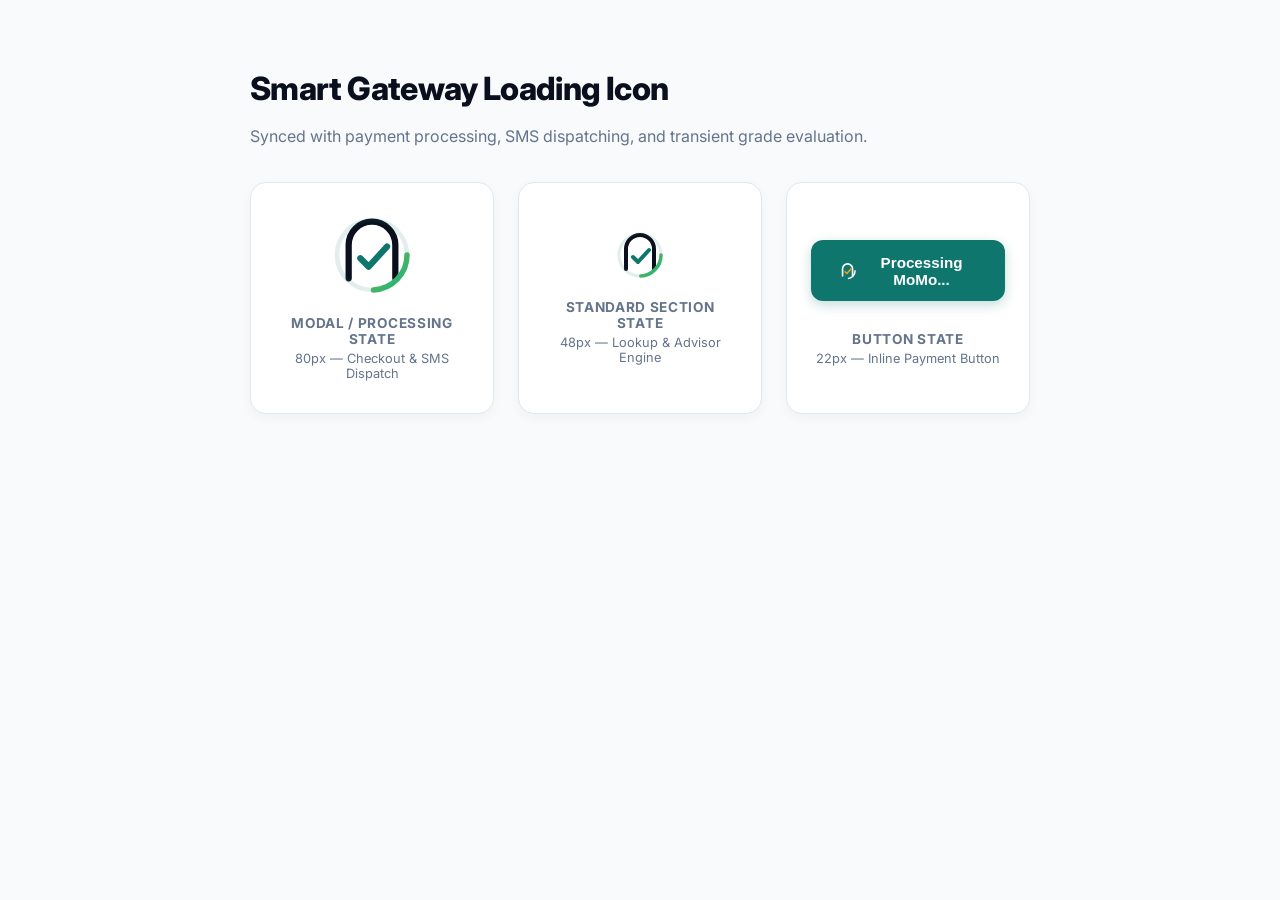
==== checker_platform/static/loader-preview.html @ c9b15c88 "feat(ui): simplify copy, remove cylindrical badges/authority banner, and integrate smart sovereign l" ====
<!DOCTYPE html>
<html lang="en">
<head>
  <meta charset="UTF-8">
  <meta name="viewport" content="width=device-width, initial-scale=1.0">
  <title>Smart Gateway Loader Preview | AggreGate Ghana</title>
  <link href="https://fonts.googleapis.com/css2?family=Inter:wght@500;700;800&family=JetBrains+Mono:wght@600&display=swap" rel="stylesheet">
  <style>
    :root {
      --bg-page: #f8fafc;
      --bg-card: #ffffff;
      --text-main: #0a0f1d;
      --text-muted: #64748b;
      --brand-emerald: #0f766e;
      --brand-mint: #10b981;
      --brand-gold: #f59e0b;
      --border-subtle: #e2e8f0;
    }
    body {
      font-family: 'Inter', -apple-system, sans-serif;
      background: var(--bg-page);
      color: var(--text-main);
      padding: 3rem 1.5rem;
      margin: 0;
      display: flex;
      flex-direction: column;
      align-items: center;
    }
    .preview-container {
      max-width: 780px;
      width: 100%;
    }
    h1 {
      font-size: 2rem;
      font-weight: 800;
      margin-bottom: 0.5rem;
      letter-spacing: -0.02em;
    }
    p {
      color: var(--text-muted);
      line-height: 1.6;
      margin-bottom: 2rem;
    }
    .grid {
      display: grid;
      grid-template-columns: repeat(auto-fit, minmax(220px, 1fr));
      gap: 1.5rem;
      margin-bottom: 2rem;
    }
    .card {
      background: var(--bg-card);
      border: 1px solid var(--border-subtle);
      border-radius: 16px;
      padding: 2rem 1.5rem;
      text-align: center;
      display: flex;
      flex-direction: column;
      align-items: center;
      justify-content: center;
      box-shadow: 0 4px 12px rgba(10, 15, 29, 0.04);
    }
    .card-title {
      font-size: 0.85rem;
      font-weight: 700;
      color: var(--text-muted);
      text-transform: uppercase;
      letter-spacing: 0.05em;
      margin-top: 1.25rem;
      margin-bottom: 0.25rem;
    }
    .card-caption {
      font-size: 0.8rem;
      color: var(--text-muted);
    }
    
    /* Smart Gateway Loader Styles */
    .smart-gateway-loader {
      display: inline-flex;
      align-items: center;
      justify-content: center;
      position: relative;
    }
    .smart-gateway-loader .loader-svg {
      width: 100%;
      height: 100%;
      overflow: visible;
    }
    .smart-gateway-loader .loader-orbital-arc {
      transform-origin: 24px 24px;
      animation: gatewayOrbitalSpin 1.25s cubic-bezier(0.4, 0, 0.2, 1) infinite;
    }
    .smart-gateway-loader .gateway-check {
      transform-origin: 24px 24px;
      animation: gatewayCorePulse 2s ease-in-out infinite;
    }
    @keyframes gatewayOrbitalSpin {
      0% {
        transform: rotate(0deg);
        stroke-dashoffset: 0;
      }
      50% {
        transform: rotate(180deg);
        stroke-dashoffset: -20;
      }
      100% {
        transform: rotate(360deg);
        stroke-dashoffset: -40;
      }
    }
    @keyframes gatewayCorePulse {
      0%, 100% { opacity: 0.95; transform: scale(1); }
      50% { opacity: 1; transform: scale(1.05); }
    }

    /* Button Mockup */
    .mock-btn {
      background: var(--brand-emerald);
      color: #ffffff;
      border: none;
      padding: 0.85rem 1.75rem;
      border-radius: 12px;
      font-weight: 700;
      font-size: 0.95rem;
      display: inline-flex;
      align-items: center;
      gap: 10px;
      cursor: pointer;
      box-shadow: 0 4px 12px rgba(15, 118, 110, 0.25);
    }
    .mock-btn .gateway-arch {
      stroke: #ffffff !important;
    }
  </style>
</head>
<body>
  <div class="preview-container">
    <h1>Smart Gateway Loading Icon</h1>
    <p>Synced with payment processing, SMS dispatching, and transient grade evaluation.</p>

    <div class="grid">
      <!-- 80px Modal Hero State -->
      <div class="card">
        <div class="smart-gateway-loader" style="width: 80px; height: 80px;">
          <svg class="loader-svg" viewBox="0 0 48 48" fill="none" xmlns="http://www.w3.org/2000/svg">
            <path class="gateway-arch" d="M10 38V18a14 14 0 0 1 28 0v20" stroke="#0A0F1D" stroke-width="3.75" stroke-linecap="round" stroke-linejoin="round"/>
            <path class="gateway-check" d="M17 26l5 5 11-12" stroke="#0F766E" stroke-width="3.75" stroke-linecap="round" stroke-linejoin="round"/>
            <circle class="loader-track" cx="24" cy="24" r="21" stroke="rgba(15, 118, 110, 0.12)" stroke-width="2.75"/>
            <circle class="loader-orbital-arc" cx="24" cy="24" r="21" stroke="url(#goldGrad1)" stroke-width="3.25" stroke-linecap="round" stroke-dasharray="32 100"/>
            <defs>
              <linearGradient id="goldGrad1" x1="0%" y1="0%" x2="100%" y2="100%">
                <stop offset="0%" stop-color="#F59E0B" />
                <stop offset="100%" stop-color="#10B981" />
              </linearGradient>
            </defs>
          </svg>
        </div>
        <div class="card-title">Modal / Processing State</div>
        <div class="card-caption">80px — Checkout &amp; SMS Dispatch</div>
      </div>

      <!-- 48px Card State -->
      <div class="card">
        <div class="smart-gateway-loader" style="width: 48px; height: 48px;">
          <svg class="loader-svg" viewBox="0 0 48 48" fill="none" xmlns="http://www.w3.org/2000/svg">
            <path class="gateway-arch" d="M10 38V18a14 14 0 0 1 28 0v20" stroke="#0A0F1D" stroke-width="4" stroke-linecap="round" stroke-linejoin="round"/>
            <path class="gateway-check" d="M17 26l5 5 11-12" stroke="#0F766E" stroke-width="4" stroke-linecap="round" stroke-linejoin="round"/>
            <circle class="loader-track" cx="24" cy="24" r="21" stroke="rgba(15, 118, 110, 0.12)" stroke-width="3"/>
            <circle class="loader-orbital-arc" cx="24" cy="24" r="21" stroke="url(#goldGrad2)" stroke-width="3.5" stroke-linecap="round" stroke-dasharray="32 100"/>
            <defs>
              <linearGradient id="goldGrad2" x1="0%" y1="0%" x2="100%" y2="100%">
                <stop offset="0%" stop-color="#F59E0B" />
                <stop offset="100%" stop-color="#10B981" />
              </linearGradient>
            </defs>
          </svg>
        </div>
        <div class="card-title">Standard Section State</div>
        <div class="card-caption">48px — Lookup &amp; Advisor Engine</div>
      </div>

      <!-- 22px Button State -->
      <div class="card">
        <button class="mock-btn" style="margin-top: 10px; margin-bottom: 10px;">
          <div class="smart-gateway-loader" style="width: 22px; height: 22px;">
            <svg class="loader-svg" viewBox="0 0 48 48" fill="none" xmlns="http://www.w3.org/2000/svg">
              <path class="gateway-arch" d="M10 38V18a14 14 0 0 1 28 0v20" stroke="#FFFFFF" stroke-width="4.5" stroke-linecap="round" stroke-linejoin="round"/>
              <path class="gateway-check" d="M17 26l5 5 11-12" stroke="#F59E0B" stroke-width="4.5" stroke-linecap="round" stroke-linejoin="round"/>
              <circle class="loader-orbital-arc" cx="24" cy="24" r="21" stroke="#FFFFFF" stroke-width="4" stroke-linecap="round" stroke-dasharray="30 100"/>
            </svg>
          </div>
          <span>Processing MoMo...</span>
        </button>
        <div class="card-title">Button State</div>
        <div class="card-caption">22px — Inline Payment Button</div>
      </div>
    </div>
  </div>
</body>
</html>
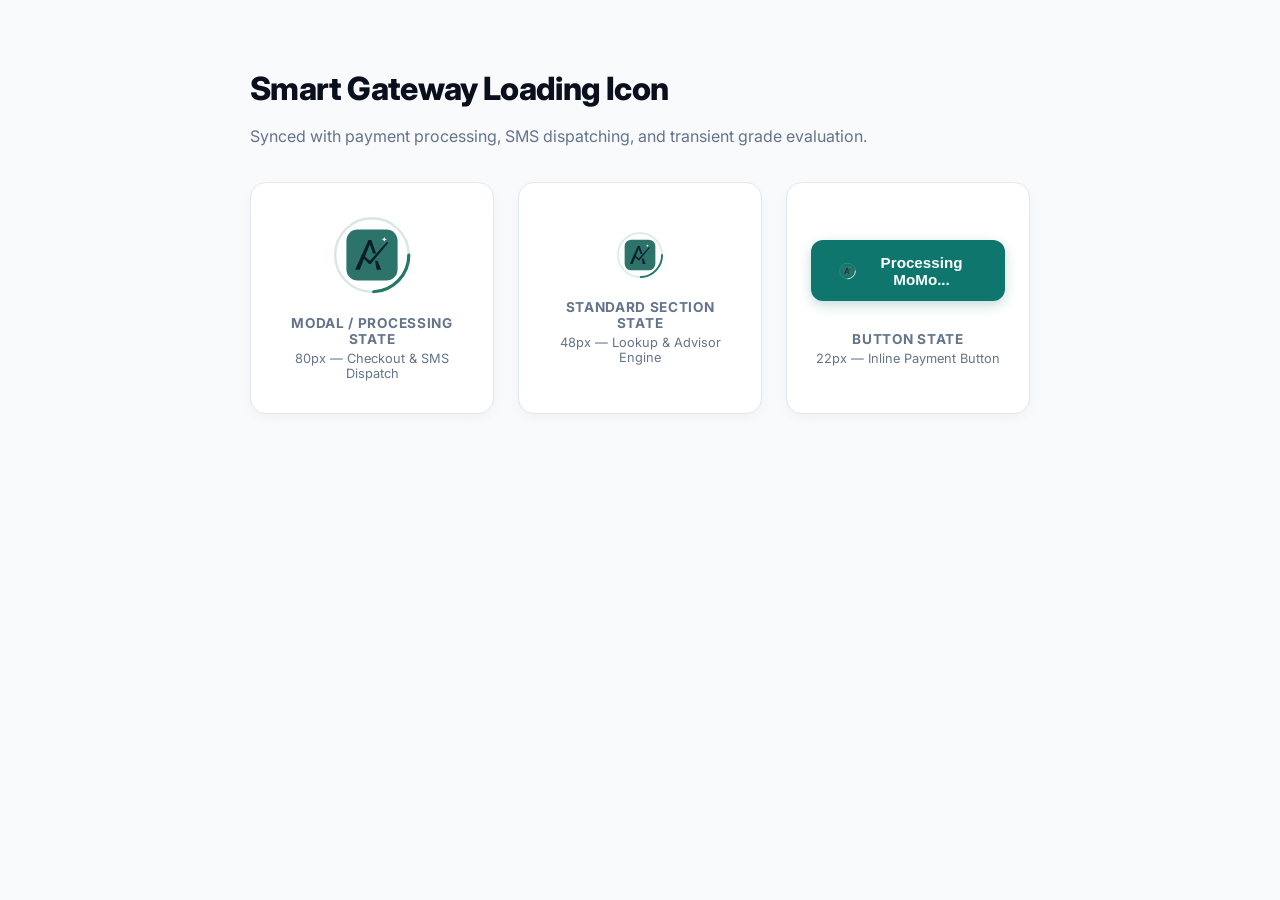
==== commit a5a18ada: "fix(ui): replace navbar and footer brand icons with official square favicon emblem and remove cylind" ====
--- a/checker_platform/static/loader-preview.html
+++ b/checker_platform/static/loader-preview.html
@@ -141,17 +141,18 @@
       <!-- 80px Modal Hero State -->
       <div class="card">
         <div class="smart-gateway-loader" style="width: 80px; height: 80px;">
-          <svg class="loader-svg" viewBox="0 0 48 48" fill="none" xmlns="http://www.w3.org/2000/svg">
-            <path class="gateway-arch" d="M10 38V18a14 14 0 0 1 28 0v20" stroke="#0A0F1D" stroke-width="3.75" stroke-linecap="round" stroke-linejoin="round"/>
-            <path class="gateway-check" d="M17 26l5 5 11-12" stroke="#0F766E" stroke-width="3.75" stroke-linecap="round" stroke-linejoin="round"/>
-            <circle class="loader-track" cx="24" cy="24" r="21" stroke="rgba(15, 118, 110, 0.12)" stroke-width="2.75"/>
-            <circle class="loader-orbital-arc" cx="24" cy="24" r="21" stroke="url(#goldGrad1)" stroke-width="3.25" stroke-linecap="round" stroke-dasharray="32 100"/>
-            <defs>
-              <linearGradient id="goldGrad1" x1="0%" y1="0%" x2="100%" y2="100%">
-                <stop offset="0%" stop-color="#F59E0B" />
-                <stop offset="100%" stop-color="#10B981" />
-              </linearGradient>
-            </defs>
+          <svg class="loader-svg" viewBox="0 0 100 100" fill="none" xmlns="http://www.w3.org/2000/svg">
+            <circle class="loader-track" cx="50" cy="50" r="46" stroke="rgba(44, 116, 105, 0.18)" stroke-width="3"/>
+            <circle class="loader-orbital-arc" cx="50" cy="50" r="46" stroke="#247867" stroke-width="4" stroke-linecap="round" stroke-dasharray="70 220"/>
+            <g transform="translate(18, 18) scale(0.64)">
+              <rect width="100" height="100" rx="22" fill="#2C7469"/>
+              <polygon points="43,21 49,21 26,79 17,79" fill="#0D1D2C"/>
+              <polygon points="43,21 49,21 58,47 52,47" fill="#0D1D2C"/>
+              <polygon points="56,61 61,61 68,79 59,79" fill="#0D1D2C"/>
+              <path d="M30 53 L44 67 C45 68 47 68 48 67 L81 27 C82 25.5 81 24 79 24.5 L46 61 L32 49 C30.5 47.5 29 49 29.5 51 Z" fill="#0D1D2C"/>
+              <path d="M74 14 C74 17.5 76 19.5 79.5 19.5 C76 19.5 74 21.5 74 25 C74 21.5 72 19.5 68.5 19.5 C72 19.5 74 17.5 74 14 Z" fill="#FFFFFF"/>
+              <circle cx="74" cy="19.5" r="1.4" fill="#E6FFFA"/>
+            </g>
           </svg>
         </div>
         <div class="card-title">Modal / Processing State</div>
@@ -161,17 +162,18 @@
       <!-- 48px Card State -->
       <div class="card">
         <div class="smart-gateway-loader" style="width: 48px; height: 48px;">
-          <svg class="loader-svg" viewBox="0 0 48 48" fill="none" xmlns="http://www.w3.org/2000/svg">
-            <path class="gateway-arch" d="M10 38V18a14 14 0 0 1 28 0v20" stroke="#0A0F1D" stroke-width="4" stroke-linecap="round" stroke-linejoin="round"/>
-            <path class="gateway-check" d="M17 26l5 5 11-12" stroke="#0F766E" stroke-width="4" stroke-linecap="round" stroke-linejoin="round"/>
-            <circle class="loader-track" cx="24" cy="24" r="21" stroke="rgba(15, 118, 110, 0.12)" stroke-width="3"/>
-            <circle class="loader-orbital-arc" cx="24" cy="24" r="21" stroke="url(#goldGrad2)" stroke-width="3.5" stroke-linecap="round" stroke-dasharray="32 100"/>
-            <defs>
-              <linearGradient id="goldGrad2" x1="0%" y1="0%" x2="100%" y2="100%">
-                <stop offset="0%" stop-color="#F59E0B" />
-                <stop offset="100%" stop-color="#10B981" />
-              </linearGradient>
-            </defs>
+          <svg class="loader-svg" viewBox="0 0 100 100" fill="none" xmlns="http://www.w3.org/2000/svg">
+            <circle class="loader-track" cx="50" cy="50" r="46" stroke="rgba(44, 116, 105, 0.18)" stroke-width="3"/>
+            <circle class="loader-orbital-arc" cx="50" cy="50" r="46" stroke="#247867" stroke-width="4" stroke-linecap="round" stroke-dasharray="70 220"/>
+            <g transform="translate(18, 18) scale(0.64)">
+              <rect width="100" height="100" rx="22" fill="#2C7469"/>
+              <polygon points="43,21 49,21 26,79 17,79" fill="#0D1D2C"/>
+              <polygon points="43,21 49,21 58,47 52,47" fill="#0D1D2C"/>
+              <polygon points="56,61 61,61 68,79 59,79" fill="#0D1D2C"/>
+              <path d="M30 53 L44 67 C45 68 47 68 48 67 L81 27 C82 25.5 81 24 79 24.5 L46 61 L32 49 C30.5 47.5 29 49 29.5 51 Z" fill="#0D1D2C"/>
+              <path d="M74 14 C74 17.5 76 19.5 79.5 19.5 C76 19.5 74 21.5 74 25 C74 21.5 72 19.5 68.5 19.5 C72 19.5 74 17.5 74 14 Z" fill="#FFFFFF"/>
+              <circle cx="74" cy="19.5" r="1.4" fill="#E6FFFA"/>
+            </g>
           </svg>
         </div>
         <div class="card-title">Standard Section State</div>
@@ -182,10 +184,17 @@
       <div class="card">
         <button class="mock-btn" style="margin-top: 10px; margin-bottom: 10px;">
           <div class="smart-gateway-loader" style="width: 22px; height: 22px;">
-            <svg class="loader-svg" viewBox="0 0 48 48" fill="none" xmlns="http://www.w3.org/2000/svg">
-              <path class="gateway-arch" d="M10 38V18a14 14 0 0 1 28 0v20" stroke="#FFFFFF" stroke-width="4.5" stroke-linecap="round" stroke-linejoin="round"/>
-              <path class="gateway-check" d="M17 26l5 5 11-12" stroke="#F59E0B" stroke-width="4.5" stroke-linecap="round" stroke-linejoin="round"/>
-              <circle class="loader-orbital-arc" cx="24" cy="24" r="21" stroke="#FFFFFF" stroke-width="4" stroke-linecap="round" stroke-dasharray="30 100"/>
+            <svg class="loader-svg" viewBox="0 0 100 100" fill="none" xmlns="http://www.w3.org/2000/svg">
+              <circle class="loader-track" cx="50" cy="50" r="46" stroke="rgba(255, 255, 255, 0.2)" stroke-width="4"/>
+              <circle class="loader-orbital-arc" cx="50" cy="50" r="46" stroke="#FFFFFF" stroke-width="4.5" stroke-linecap="round" stroke-dasharray="70 220"/>
+              <g transform="translate(20, 20) scale(0.6)">
+                <rect width="100" height="100" rx="22" fill="#2C7469"/>
+                <polygon points="43,21 49,21 26,79 17,79" fill="#0D1D2C"/>
+                <polygon points="43,21 49,21 58,47 52,47" fill="#0D1D2C"/>
+                <polygon points="56,61 61,61 68,79 59,79" fill="#0D1D2C"/>
+                <path d="M30 53 L44 67 C45 68 47 68 48 67 L81 27 C82 25.5 81 24 79 24.5 L46 61 L32 49 C30.5 47.5 29 49 29.5 51 Z" fill="#0D1D2C"/>
+                <path d="M74 14 C74 17.5 76 19.5 79.5 19.5 C76 19.5 74 21.5 74 25 C74 21.5 72 19.5 68.5 19.5 C72 19.5 74 17.5 74 14 Z" fill="#FFFFFF"/>
+              </g>
             </svg>
           </div>
           <span>Processing MoMo...</span>
